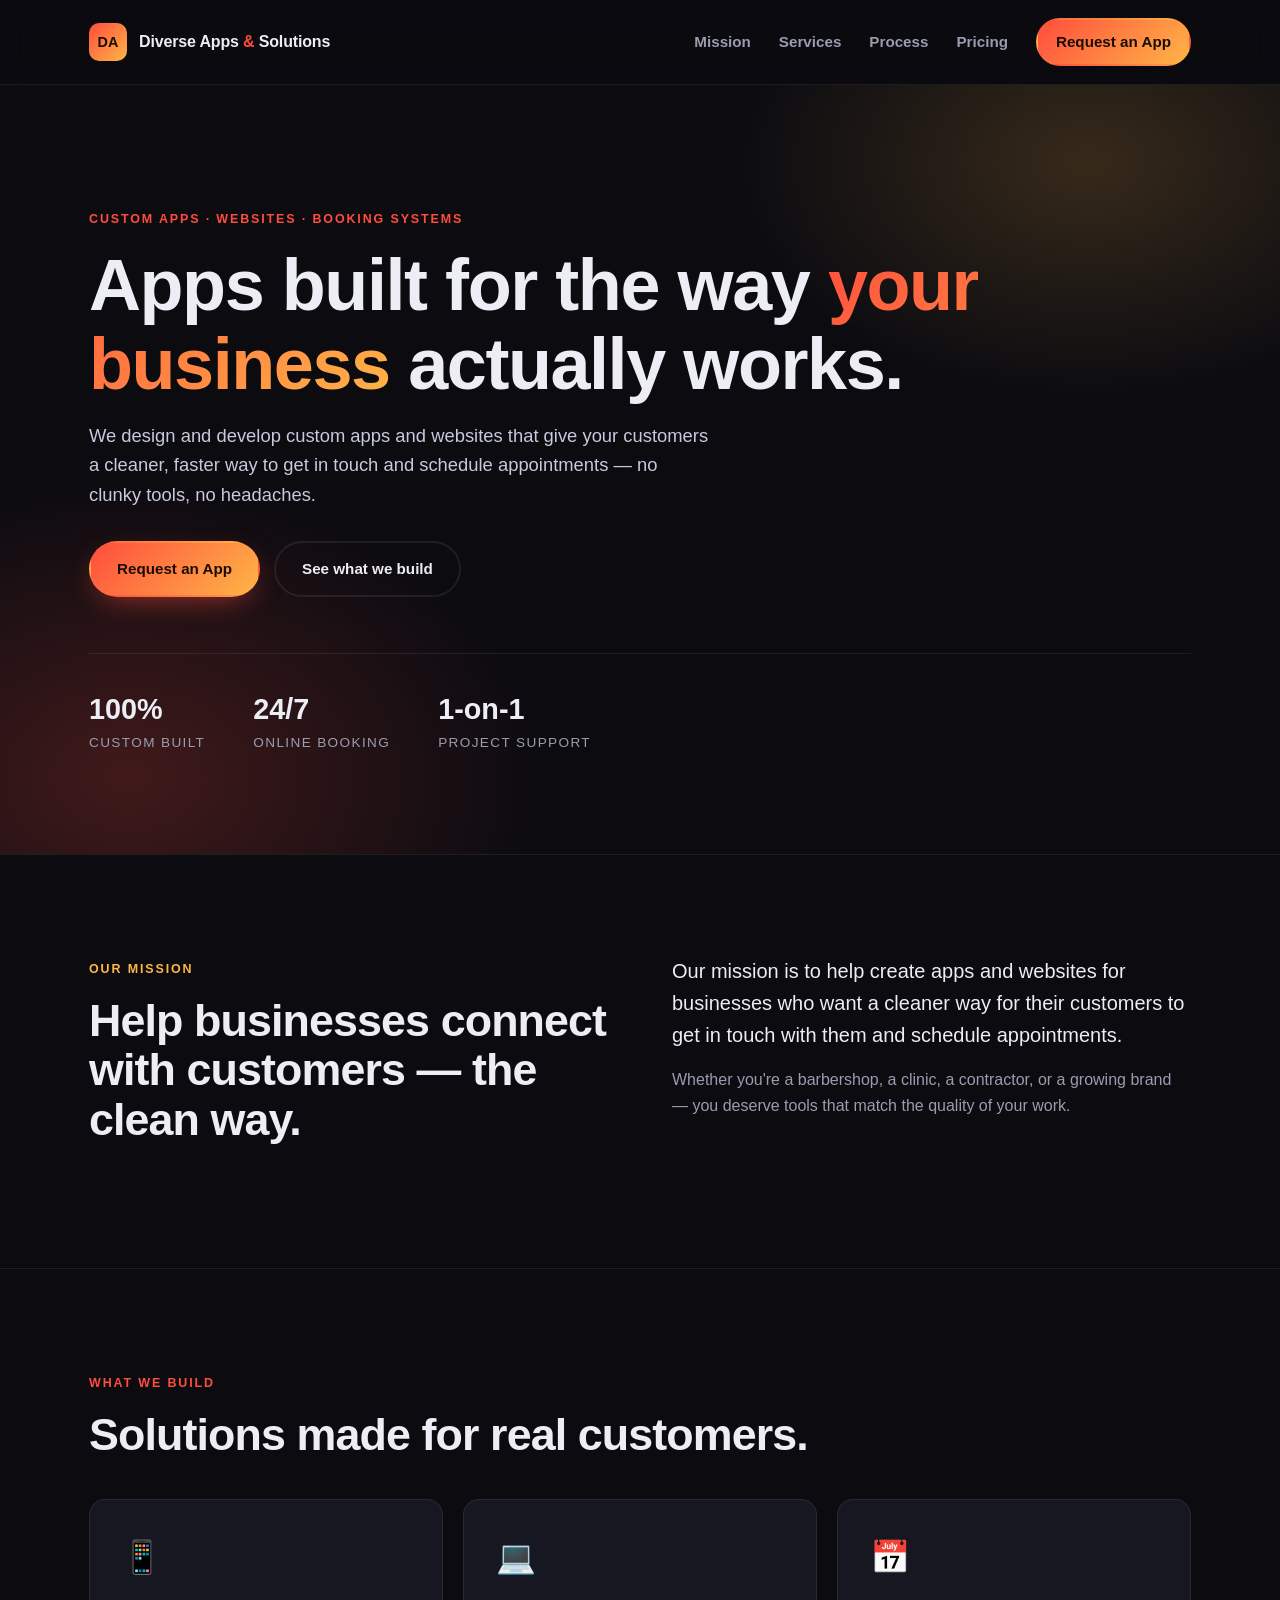
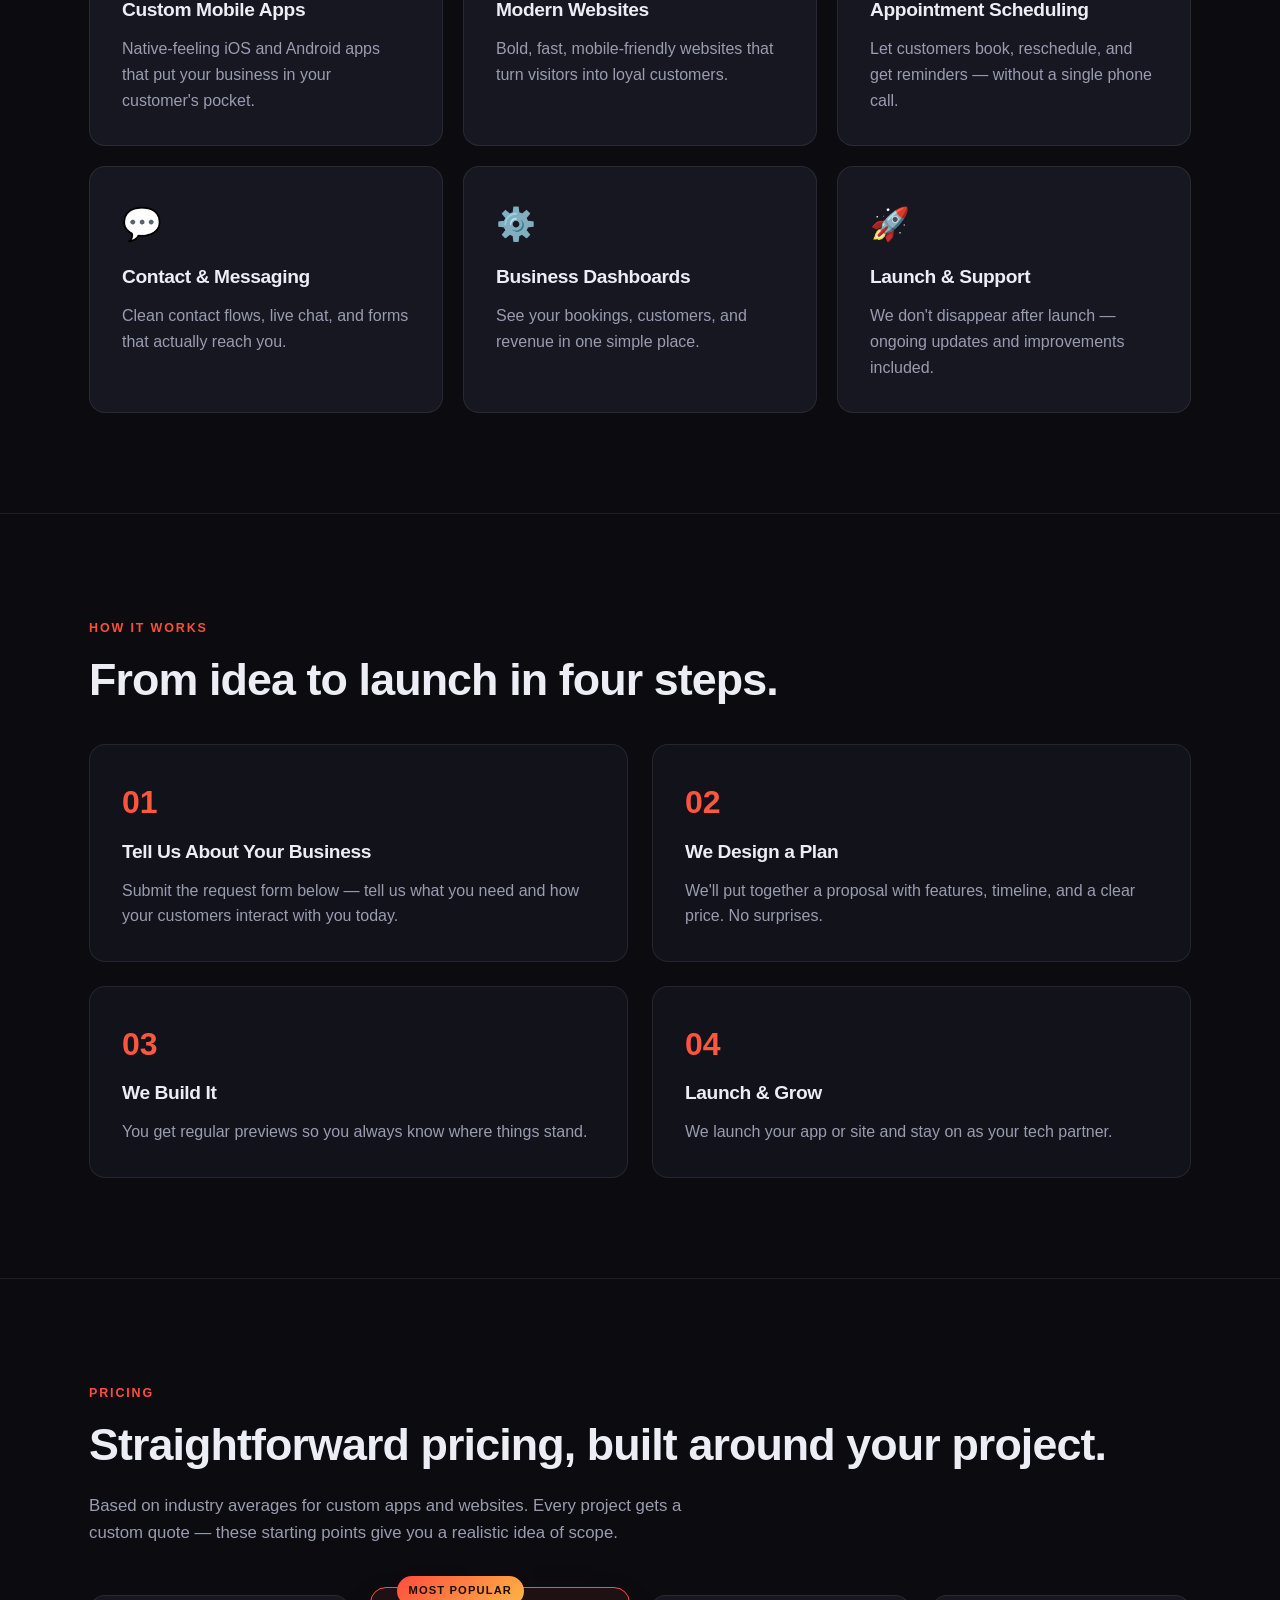
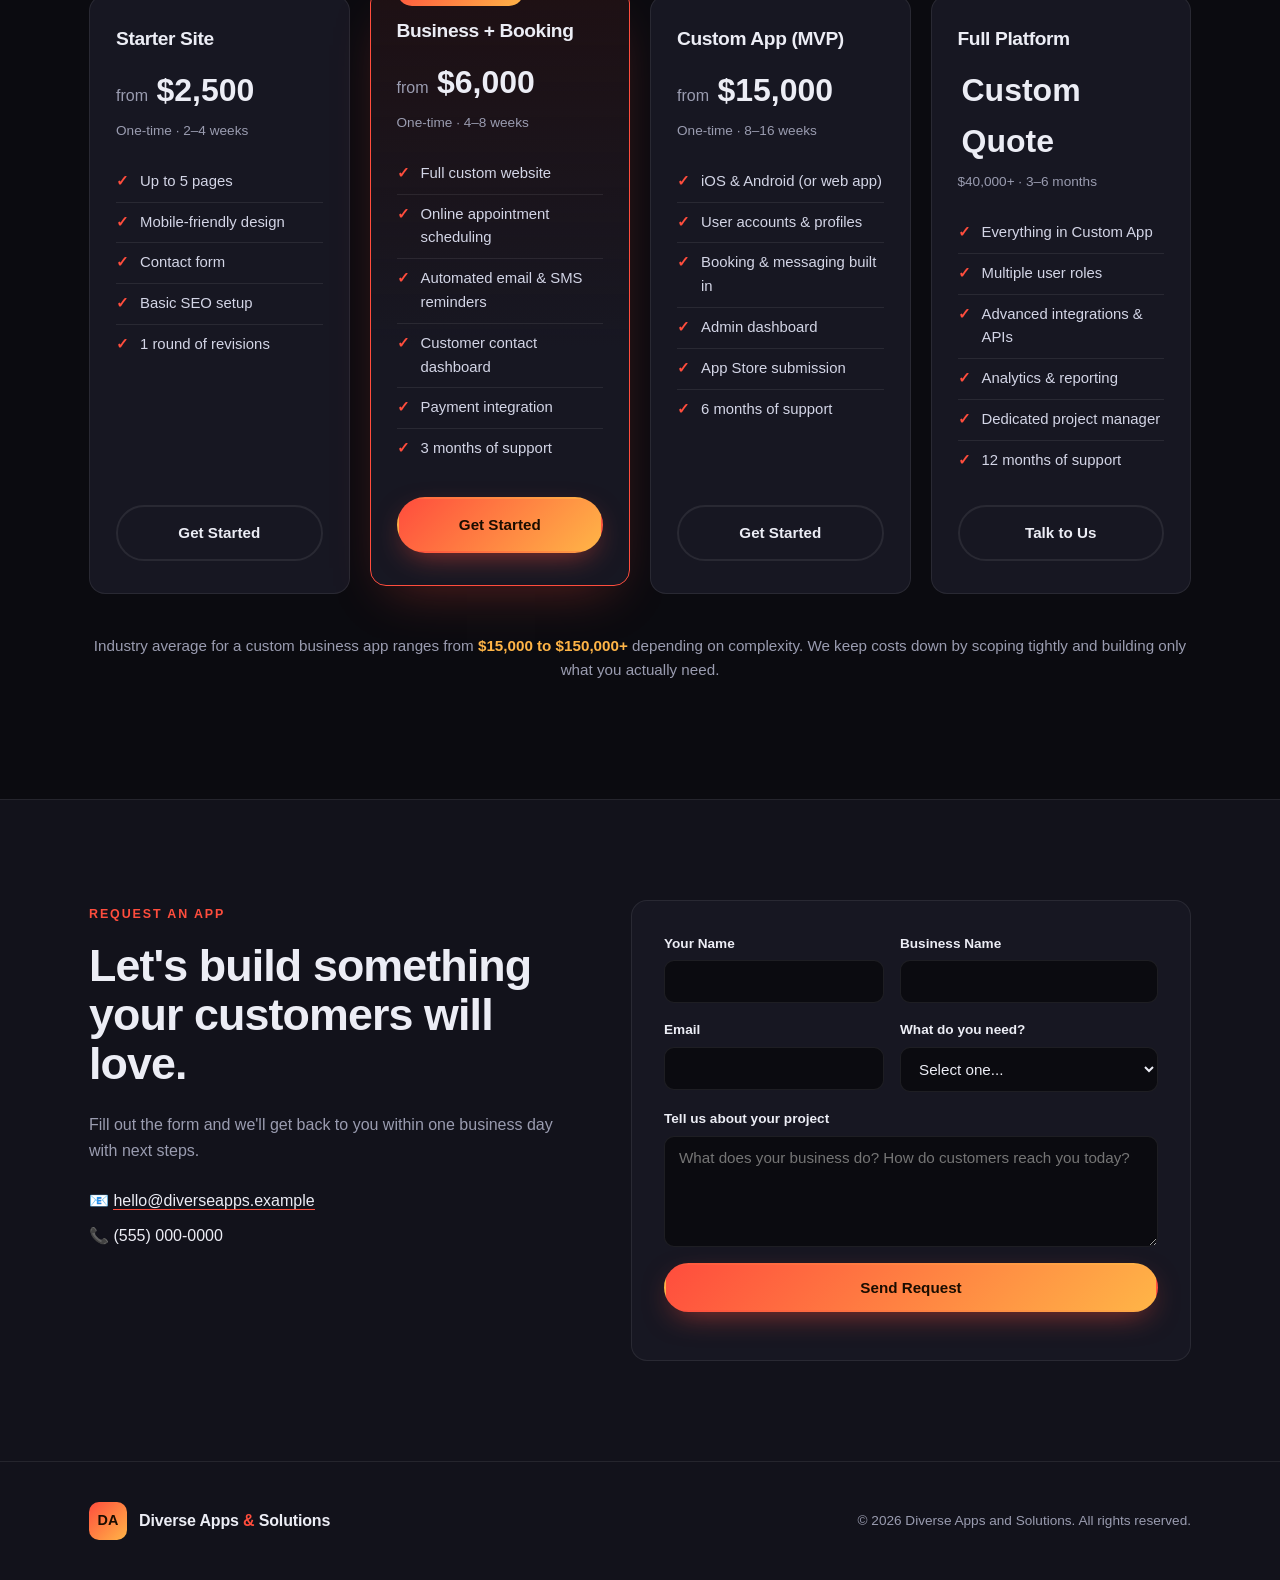
==== index.html @ dd8cd790 "Initial commit: Diverse Apps and Solutions site" ====
<!DOCTYPE html>
<html lang="en">
<head>
<meta charset="UTF-8" />
<meta name="viewport" content="width=device-width, initial-scale=1.0" />
<title>Diverse Apps and Solutions — Custom Apps & Websites for Your Business</title>
<meta name="description" content="Diverse Apps and Solutions builds custom apps and websites that give your customers a cleaner way to reach you and book appointments." />
<link rel="stylesheet" href="styles.css" />
</head>
<body>
  <header class="site-header">
    <div class="container nav">
      <a href="#top" class="logo">
        <span class="logo-mark">DA</span>
        <span class="logo-text">Diverse Apps <em>&amp;</em> Solutions</span>
      </a>
      <nav class="nav-links">
        <a href="#mission">Mission</a>
        <a href="#services">Services</a>
        <a href="#process">Process</a>
        <a href="#pricing">Pricing</a>
        <a href="#request" class="btn btn-small">Request an App</a>
      </nav>
    </div>
  </header>

  <main id="top">
    <!-- HERO -->
    <section class="hero">
      <div class="container hero-inner">
        <p class="eyebrow">Custom Apps &middot; Websites &middot; Booking Systems</p>
        <h1>Apps built for the way <span class="accent">your business</span> actually works.</h1>
        <p class="lede">We design and develop custom apps and websites that give your customers a cleaner, faster way to get in touch and schedule appointments — no clunky tools, no headaches.</p>
        <div class="hero-cta">
          <a href="#request" class="btn btn-primary">Request an App</a>
          <a href="#services" class="btn btn-ghost">See what we build</a>
        </div>
        <div class="hero-stats">
          <div><strong>100%</strong><span>Custom Built</span></div>
          <div><strong>24/7</strong><span>Online Booking</span></div>
          <div><strong>1-on-1</strong><span>Project Support</span></div>
        </div>
      </div>
      <div class="hero-bg" aria-hidden="true"></div>
    </section>

    <!-- MISSION -->
    <section id="mission" class="section mission">
      <div class="container grid-2">
        <div>
          <p class="eyebrow dark">Our Mission</p>
          <h2>Help businesses connect with customers — the clean way.</h2>
        </div>
        <div>
          <p class="big-text">Our mission is to help create apps and websites for businesses who want a cleaner way for their customers to get in touch with them and schedule appointments.</p>
          <p>Whether you're a barbershop, a clinic, a contractor, or a growing brand — you deserve tools that match the quality of your work.</p>
        </div>
      </div>
    </section>

    <!-- SERVICES -->
    <section id="services" class="section services">
      <div class="container">
        <p class="eyebrow">What We Build</p>
        <h2>Solutions made for real customers.</h2>
        <div class="card-grid">
          <article class="card">
            <div class="card-icon">📱</div>
            <h3>Custom Mobile Apps</h3>
            <p>Native-feeling iOS and Android apps that put your business in your customer's pocket.</p>
          </article>
          <article class="card">
            <div class="card-icon">💻</div>
            <h3>Modern Websites</h3>
            <p>Bold, fast, mobile-friendly websites that turn visitors into loyal customers.</p>
          </article>
          <article class="card">
            <div class="card-icon">📅</div>
            <h3>Appointment Scheduling</h3>
            <p>Let customers book, reschedule, and get reminders — without a single phone call.</p>
          </article>
          <article class="card">
            <div class="card-icon">💬</div>
            <h3>Contact &amp; Messaging</h3>
            <p>Clean contact flows, live chat, and forms that actually reach you.</p>
          </article>
          <article class="card">
            <div class="card-icon">⚙️</div>
            <h3>Business Dashboards</h3>
            <p>See your bookings, customers, and revenue in one simple place.</p>
          </article>
          <article class="card">
            <div class="card-icon">🚀</div>
            <h3>Launch &amp; Support</h3>
            <p>We don't disappear after launch — ongoing updates and improvements included.</p>
          </article>
        </div>
      </div>
    </section>

    <!-- PROCESS -->
    <section id="process" class="section process">
      <div class="container">
        <p class="eyebrow">How It Works</p>
        <h2>From idea to launch in four steps.</h2>
        <ol class="steps">
          <li>
            <span class="step-num">01</span>
            <h3>Tell Us About Your Business</h3>
            <p>Submit the request form below — tell us what you need and how your customers interact with you today.</p>
          </li>
          <li>
            <span class="step-num">02</span>
            <h3>We Design a Plan</h3>
            <p>We'll put together a proposal with features, timeline, and a clear price. No surprises.</p>
          </li>
          <li>
            <span class="step-num">03</span>
            <h3>We Build It</h3>
            <p>You get regular previews so you always know where things stand.</p>
          </li>
          <li>
            <span class="step-num">04</span>
            <h3>Launch &amp; Grow</h3>
            <p>We launch your app or site and stay on as your tech partner.</p>
          </li>
        </ol>
      </div>
    </section>

    <!-- PRICING -->
    <section id="pricing" class="section pricing">
      <div class="container">
        <p class="eyebrow">Pricing</p>
        <h2>Straightforward pricing, built around your project.</h2>
        <p class="section-lede">Based on industry averages for custom apps and websites. Every project gets a custom quote — these starting points give you a realistic idea of scope.</p>

        <div class="price-grid">
          <article class="price-card">
            <h3>Starter Site</h3>
            <p class="price-tag">from <strong>$2,500</strong></p>
            <p class="price-sub">One-time &middot; 2–4 weeks</p>
            <ul class="price-list">
              <li>Up to 5 pages</li>
              <li>Mobile-friendly design</li>
              <li>Contact form</li>
              <li>Basic SEO setup</li>
              <li>1 round of revisions</li>
            </ul>
            <a href="#request" class="btn btn-ghost full-width">Get Started</a>
          </article>

          <article class="price-card featured">
            <span class="badge">Most Popular</span>
            <h3>Business + Booking</h3>
            <p class="price-tag">from <strong>$6,000</strong></p>
            <p class="price-sub">One-time &middot; 4–8 weeks</p>
            <ul class="price-list">
              <li>Full custom website</li>
              <li>Online appointment scheduling</li>
              <li>Automated email &amp; SMS reminders</li>
              <li>Customer contact dashboard</li>
              <li>Payment integration</li>
              <li>3 months of support</li>
            </ul>
            <a href="#request" class="btn btn-primary full-width">Get Started</a>
          </article>

          <article class="price-card">
            <h3>Custom App (MVP)</h3>
            <p class="price-tag">from <strong>$15,000</strong></p>
            <p class="price-sub">One-time &middot; 8–16 weeks</p>
            <ul class="price-list">
              <li>iOS &amp; Android (or web app)</li>
              <li>User accounts &amp; profiles</li>
              <li>Booking &amp; messaging built in</li>
              <li>Admin dashboard</li>
              <li>App Store submission</li>
              <li>6 months of support</li>
            </ul>
            <a href="#request" class="btn btn-ghost full-width">Get Started</a>
          </article>

          <article class="price-card">
            <h3>Full Platform</h3>
            <p class="price-tag"><strong>Custom Quote</strong></p>
            <p class="price-sub">$40,000+ &middot; 3–6 months</p>
            <ul class="price-list">
              <li>Everything in Custom App</li>
              <li>Multiple user roles</li>
              <li>Advanced integrations &amp; APIs</li>
              <li>Analytics &amp; reporting</li>
              <li>Dedicated project manager</li>
              <li>12 months of support</li>
            </ul>
            <a href="#request" class="btn btn-ghost full-width">Talk to Us</a>
          </article>
        </div>

        <p class="pricing-note">Industry average for a custom business app ranges from <strong>$15,000 to $150,000+</strong> depending on complexity. We keep costs down by scoping tightly and building only what you actually need.</p>
      </div>
    </section>

    <!-- REQUEST FORM -->
    <section id="request" class="section request">
      <div class="container grid-2">
        <div>
          <p class="eyebrow">Request an App</p>
          <h2>Let's build something your customers will love.</h2>
          <p>Fill out the form and we'll get back to you within one business day with next steps.</p>
          <ul class="contact-list">
            <li>📧 <a href="mailto:hello@diverseapps.example">hello@diverseapps.example</a></li>
            <li>📞 (555) 000-0000</li>
          </ul>
        </div>
        <form class="request-form" onsubmit="handleSubmit(event)">
          <label>
            <span>Your Name</span>
            <input type="text" name="name" required />
          </label>
          <label>
            <span>Business Name</span>
            <input type="text" name="business" required />
          </label>
          <label>
            <span>Email</span>
            <input type="email" name="email" required />
          </label>
          <label>
            <span>What do you need?</span>
            <select name="type" required>
              <option value="">Select one...</option>
              <option>Mobile App</option>
              <option>Website</option>
              <option>Booking / Appointment System</option>
              <option>Something else</option>
            </select>
          </label>
          <label class="full">
            <span>Tell us about your project</span>
            <textarea name="details" rows="5" required placeholder="What does your business do? How do customers reach you today?"></textarea>
          </label>
          <button type="submit" class="btn btn-primary full">Send Request</button>
          <p class="form-note" id="formNote"></p>
        </form>
      </div>
    </section>
  </main>

  <footer class="site-footer">
    <div class="container footer-inner">
      <div class="logo">
        <span class="logo-mark">DA</span>
        <span class="logo-text">Diverse Apps <em>&amp;</em> Solutions</span>
      </div>
      <p>&copy; <span id="year"></span> Diverse Apps and Solutions. All rights reserved.</p>
    </div>
  </footer>

  <script src="script.js"></script>
</body>
</html>
---- styles.css ----
/* ---------- Base ---------- */
:root {
  --bg: #0b0b10;
  --bg-2: #12121b;
  --surface: #171722;
  --text: #ecedf5;
  --muted: #9a9cb0;
  --accent: #ff4d3d;
  --accent-2: #ffb547;
  --gradient: linear-gradient(135deg, #ff4d3d 0%, #ffb547 100%);
  --border: rgba(255, 255, 255, 0.08);
  --radius: 16px;
  --max: 1150px;
}

* { box-sizing: border-box; }
html { scroll-behavior: smooth; }
body {
  margin: 0;
  font-family: -apple-system, BlinkMacSystemFont, "Inter", "Segoe UI", Roboto, sans-serif;
  background: var(--bg);
  color: var(--text);
  line-height: 1.6;
  -webkit-font-smoothing: antialiased;
}
img { max-width: 100%; display: block; }
a { color: inherit; text-decoration: none; }

.container {
  max-width: var(--max);
  margin: 0 auto;
  padding: 0 24px;
}

/* ---------- Typography ---------- */
h1, h2, h3 {
  font-weight: 800;
  letter-spacing: -0.02em;
  line-height: 1.1;
  margin: 0 0 16px;
}
h1 { font-size: clamp(2.4rem, 6vw, 4.5rem); }
h2 { font-size: clamp(1.8rem, 4vw, 2.8rem); margin-bottom: 24px; }
h3 { font-size: 1.2rem; }
p  { margin: 0 0 16px; color: var(--muted); }
.accent { background: var(--gradient); -webkit-background-clip: text; background-clip: text; color: transparent; }

.eyebrow {
  display: inline-block;
  text-transform: uppercase;
  letter-spacing: 0.15em;
  font-size: 0.78rem;
  font-weight: 700;
  color: var(--accent);
  margin: 0 0 16px;
}
.eyebrow.dark { color: var(--accent-2); }
.lede { font-size: 1.15rem; color: #c7c9dc; max-width: 620px; }
.big-text { font-size: 1.25rem; color: var(--text); }

/* ---------- Buttons ---------- */
.btn {
  display: inline-block;
  padding: 14px 26px;
  border-radius: 999px;
  font-weight: 700;
  font-size: 0.95rem;
  border: 2px solid transparent;
  cursor: pointer;
  transition: transform 0.15s ease, box-shadow 0.15s ease, background 0.2s ease;
}
.btn-primary {
  background: var(--gradient);
  color: #1a0d00;
  box-shadow: 0 10px 30px -10px rgba(255, 77, 61, 0.6);
}
.btn-primary:hover { transform: translateY(-2px); }
.btn-ghost {
  border-color: var(--border);
  color: var(--text);
}
.btn-ghost:hover { border-color: var(--accent); color: var(--accent); }
.btn-small { padding: 10px 18px; font-size: 0.85rem; background: var(--gradient); color: #1a0d00; }

/* ---------- Header ---------- */
.site-header {
  position: sticky;
  top: 0;
  z-index: 50;
  backdrop-filter: blur(14px);
  background: rgba(11, 11, 16, 0.72);
  border-bottom: 1px solid var(--border);
}
.nav {
  display: flex;
  align-items: center;
  justify-content: space-between;
  padding: 18px 24px;
}
.logo { display: flex; align-items: center; gap: 12px; font-weight: 800; }
.logo-mark {
  display: inline-grid;
  place-items: center;
  width: 38px; height: 38px;
  border-radius: 10px;
  background: var(--gradient);
  color: #1a0d00;
  font-weight: 900;
  font-size: 0.9rem;
}
.logo-text { font-size: 1rem; letter-spacing: -0.01em; }
.logo-text em { font-style: normal; color: var(--accent); }
.nav-links { display: flex; align-items: center; gap: 28px; }
.nav-links a { color: var(--muted); font-weight: 600; font-size: 0.95rem; }
.nav-links a:hover { color: var(--text); }
.nav-links a.btn-small { color: #1a0d00; }

/* ---------- Hero ---------- */
.hero {
  position: relative;
  padding: 120px 0 100px;
  overflow: hidden;
}
.hero-bg {
  position: absolute;
  inset: 0;
  background:
    radial-gradient(600px 400px at 85% 10%, rgba(255, 181, 71, 0.18), transparent 60%),
    radial-gradient(700px 500px at 10% 90%, rgba(255, 77, 61, 0.22), transparent 60%);
  z-index: 0;
}
.hero-inner { position: relative; z-index: 1; }
.hero-cta { display: flex; flex-wrap: wrap; gap: 14px; margin: 32px 0 56px; }
.hero-stats {
  display: flex;
  gap: 48px;
  flex-wrap: wrap;
  padding-top: 32px;
  border-top: 1px solid var(--border);
}
.hero-stats div { display: flex; flex-direction: column; }
.hero-stats strong { font-size: 1.8rem; font-weight: 800; }
.hero-stats span { color: var(--muted); font-size: 0.85rem; text-transform: uppercase; letter-spacing: 0.1em; }

/* ---------- Sections ---------- */
.section { padding: 100px 0; border-top: 1px solid var(--border); }
.grid-2 {
  display: grid;
  grid-template-columns: 1fr 1fr;
  gap: 64px;
  align-items: start;
}

/* ---------- Services ---------- */
.card-grid {
  display: grid;
  grid-template-columns: repeat(3, 1fr);
  gap: 20px;
  margin-top: 40px;
}
.card {
  background: var(--surface);
  padding: 32px;
  border-radius: var(--radius);
  border: 1px solid var(--border);
  transition: transform 0.2s ease, border-color 0.2s ease;
}
.card:hover { transform: translateY(-4px); border-color: var(--accent); }
.card-icon { font-size: 2rem; margin-bottom: 16px; }
.card p { margin-bottom: 0; }

/* ---------- Process ---------- */
.steps {
  list-style: none;
  padding: 0;
  margin: 40px 0 0;
  display: grid;
  grid-template-columns: repeat(2, 1fr);
  gap: 24px;
}
.steps li {
  background: var(--bg-2);
  padding: 32px;
  border-radius: var(--radius);
  border: 1px solid var(--border);
}
.step-num {
  display: block;
  font-size: 2rem;
  font-weight: 900;
  background: var(--gradient);
  -webkit-background-clip: text;
  background-clip: text;
  color: transparent;
  margin-bottom: 12px;
}
.steps p { margin-bottom: 0; }

/* ---------- Pricing ---------- */
.section-lede { max-width: 640px; margin-bottom: 48px; font-size: 1.05rem; }
.price-grid {
  display: grid;
  grid-template-columns: repeat(4, 1fr);
  gap: 20px;
  margin-top: 20px;
}
.price-card {
  position: relative;
  background: var(--surface);
  border: 1px solid var(--border);
  border-radius: var(--radius);
  padding: 32px 26px;
  display: flex;
  flex-direction: column;
}
.price-card.featured {
  border-color: var(--accent);
  background: linear-gradient(180deg, rgba(255, 77, 61, 0.08), var(--surface) 60%);
  transform: translateY(-8px);
  box-shadow: 0 20px 50px -20px rgba(255, 77, 61, 0.35);
}
.badge {
  position: absolute;
  top: -12px;
  left: 26px;
  background: var(--gradient);
  color: #1a0d00;
  font-size: 0.7rem;
  font-weight: 800;
  padding: 6px 12px;
  border-radius: 999px;
  text-transform: uppercase;
  letter-spacing: 0.1em;
}
.price-tag { margin: 0 0 4px; font-size: 1rem; color: var(--muted); }
.price-tag strong {
  display: inline-block;
  font-size: 2rem;
  color: var(--text);
  font-weight: 800;
  margin-left: 4px;
}
.price-sub { font-size: 0.85rem; color: var(--muted); margin-bottom: 20px; }
.price-list {
  list-style: none;
  padding: 0;
  margin: 0 0 24px;
  flex: 1;
}
.price-list li {
  padding: 8px 0 8px 24px;
  position: relative;
  color: #d3d5e6;
  font-size: 0.93rem;
  border-bottom: 1px solid var(--border);
}
.price-list li:last-child { border-bottom: none; }
.price-list li::before {
  content: "✓";
  position: absolute;
  left: 0;
  color: var(--accent);
  font-weight: 800;
}
.full-width { width: 100%; text-align: center; }
.pricing-note {
  margin-top: 40px;
  text-align: center;
  font-size: 0.95rem;
  color: var(--muted);
}
.pricing-note strong { color: var(--accent-2); }

/* ---------- Request Form ---------- */
.request { background: var(--bg-2); }
.contact-list { list-style: none; padding: 0; margin-top: 24px; color: var(--text); }
.contact-list li { margin-bottom: 10px; }
.contact-list a { border-bottom: 1px solid var(--accent); }

.request-form {
  display: grid;
  grid-template-columns: 1fr 1fr;
  gap: 16px;
  background: var(--surface);
  padding: 32px;
  border-radius: var(--radius);
  border: 1px solid var(--border);
}
.request-form label { display: flex; flex-direction: column; gap: 6px; font-size: 0.85rem; font-weight: 600; }
.request-form .full { grid-column: 1 / -1; }
.request-form input,
.request-form select,
.request-form textarea {
  background: var(--bg);
  color: var(--text);
  border: 1px solid var(--border);
  border-radius: 10px;
  padding: 12px 14px;
  font-family: inherit;
  font-size: 0.95rem;
  resize: vertical;
}
.request-form input:focus,
.request-form select:focus,
.request-form textarea:focus {
  outline: none;
  border-color: var(--accent);
}
.form-note { grid-column: 1 / -1; margin: 0; font-size: 0.9rem; color: var(--accent-2); }

/* ---------- Footer ---------- */
.site-footer {
  padding: 40px 0;
  border-top: 1px solid var(--border);
  background: var(--bg-2);
}
.footer-inner {
  display: flex;
  justify-content: space-between;
  align-items: center;
  flex-wrap: wrap;
  gap: 16px;
}
.site-footer p { margin: 0; font-size: 0.85rem; }

/* ---------- Responsive ---------- */
@media (max-width: 860px) {
  .nav-links a:not(.btn-small) { display: none; }
  .grid-2 { grid-template-columns: 1fr; gap: 32px; }
  .card-grid { grid-template-columns: 1fr; }
  .steps { grid-template-columns: 1fr; }
  .request-form { grid-template-columns: 1fr; }
  .price-grid { grid-template-columns: 1fr; }
  .price-card.featured { transform: none; }
  .hero { padding: 80px 0 60px; }
  .section { padding: 70px 0; }
}
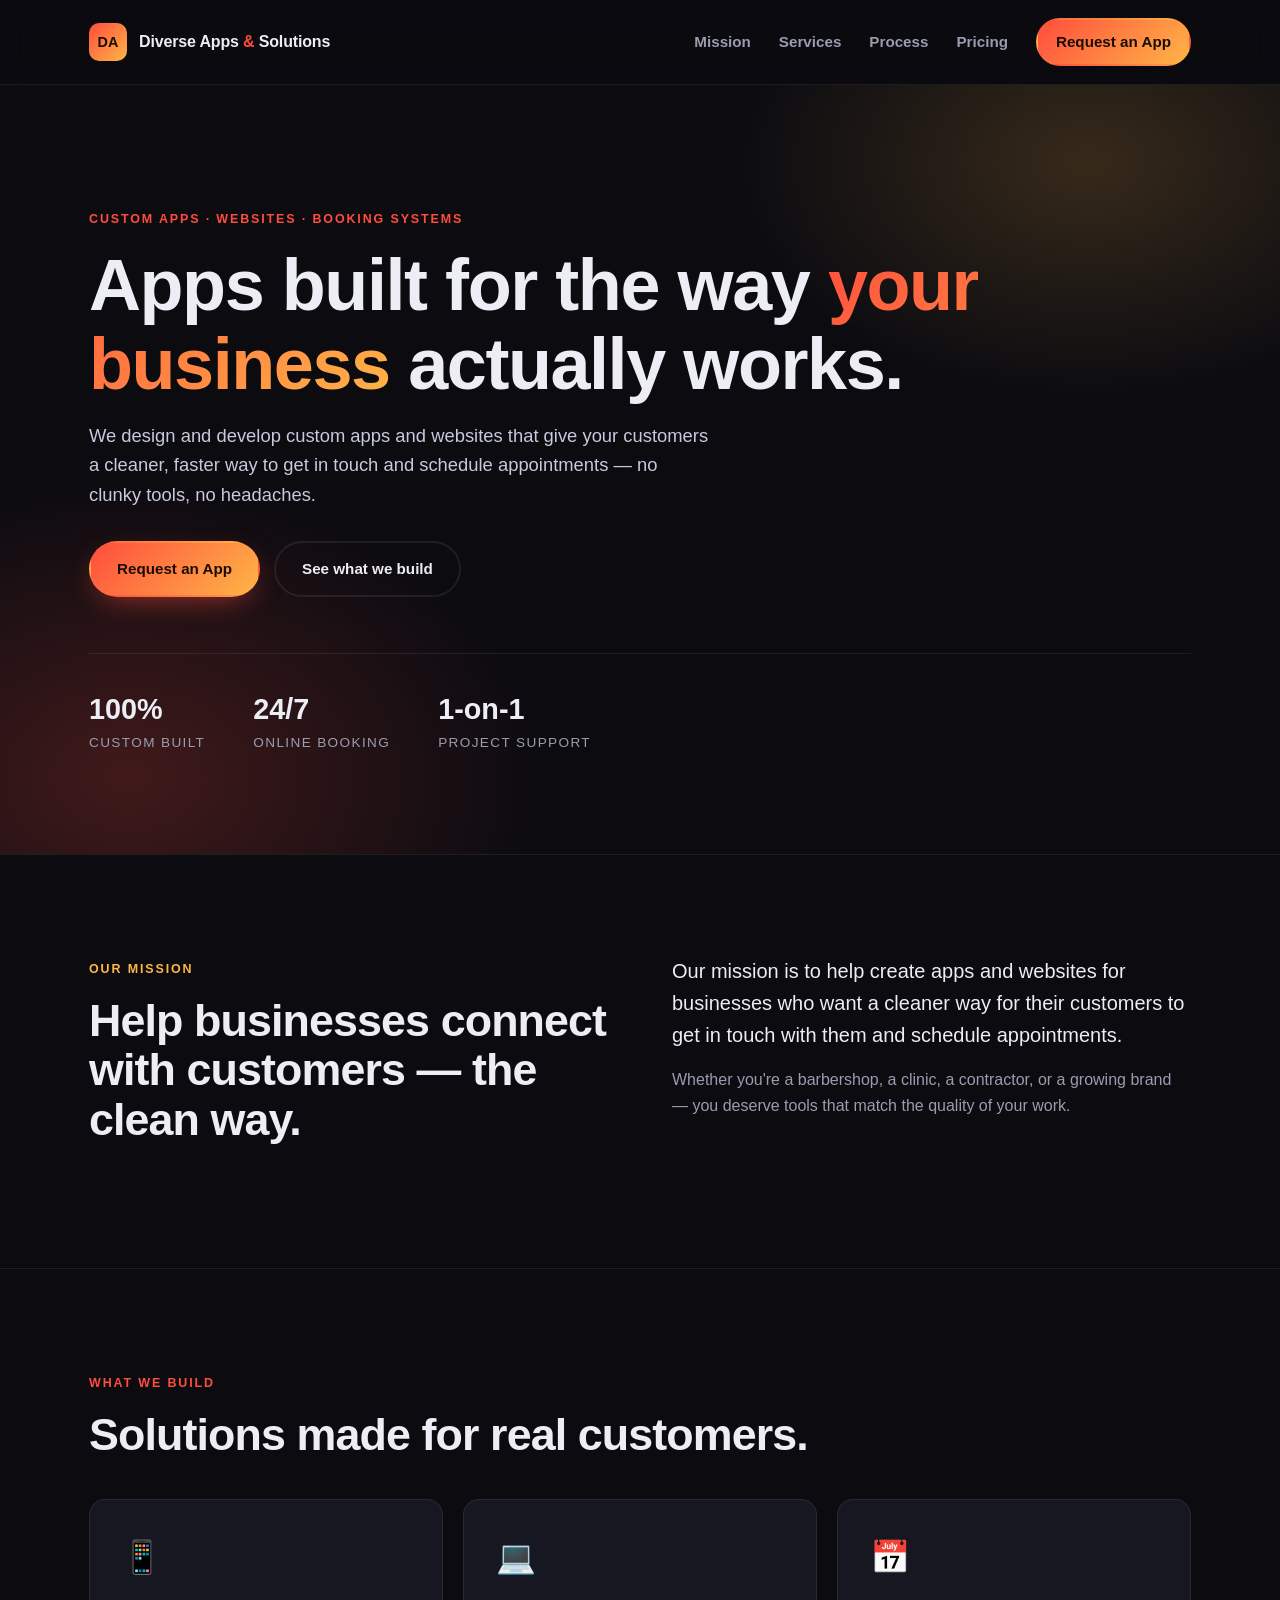
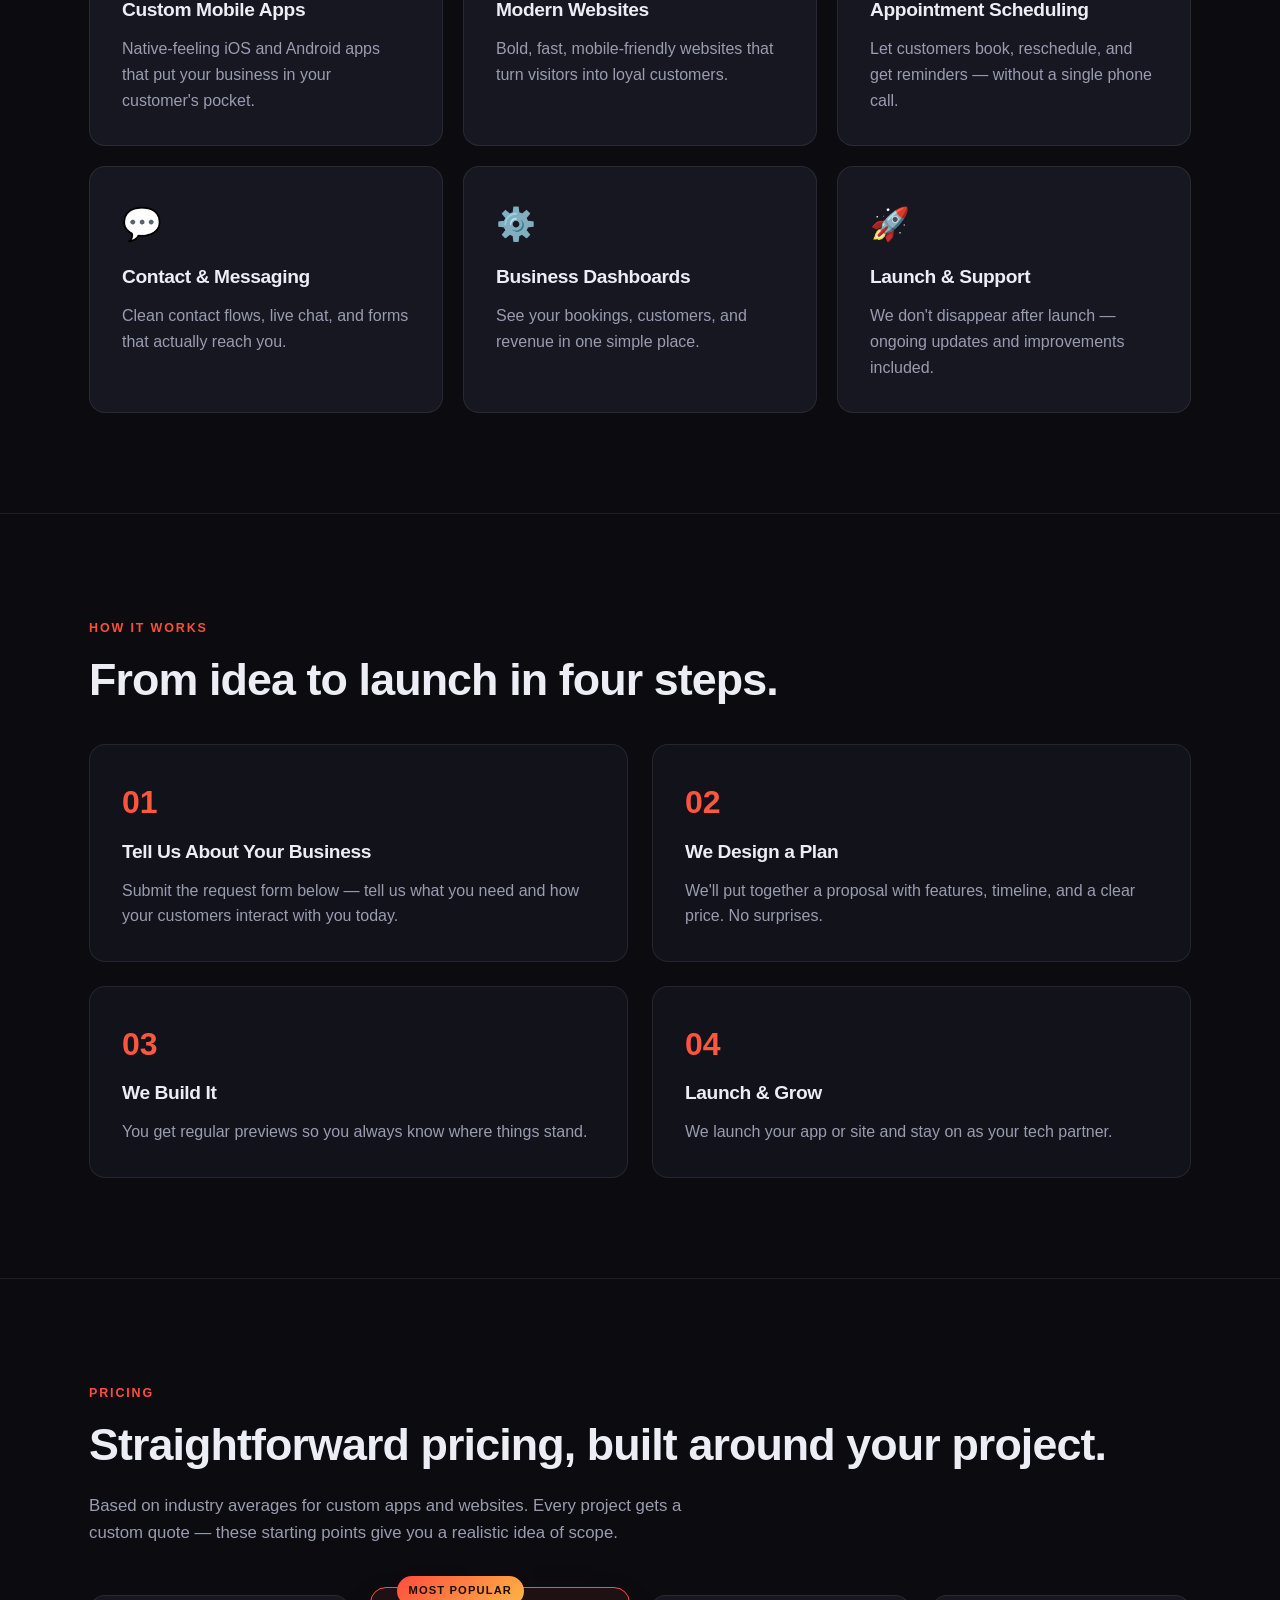
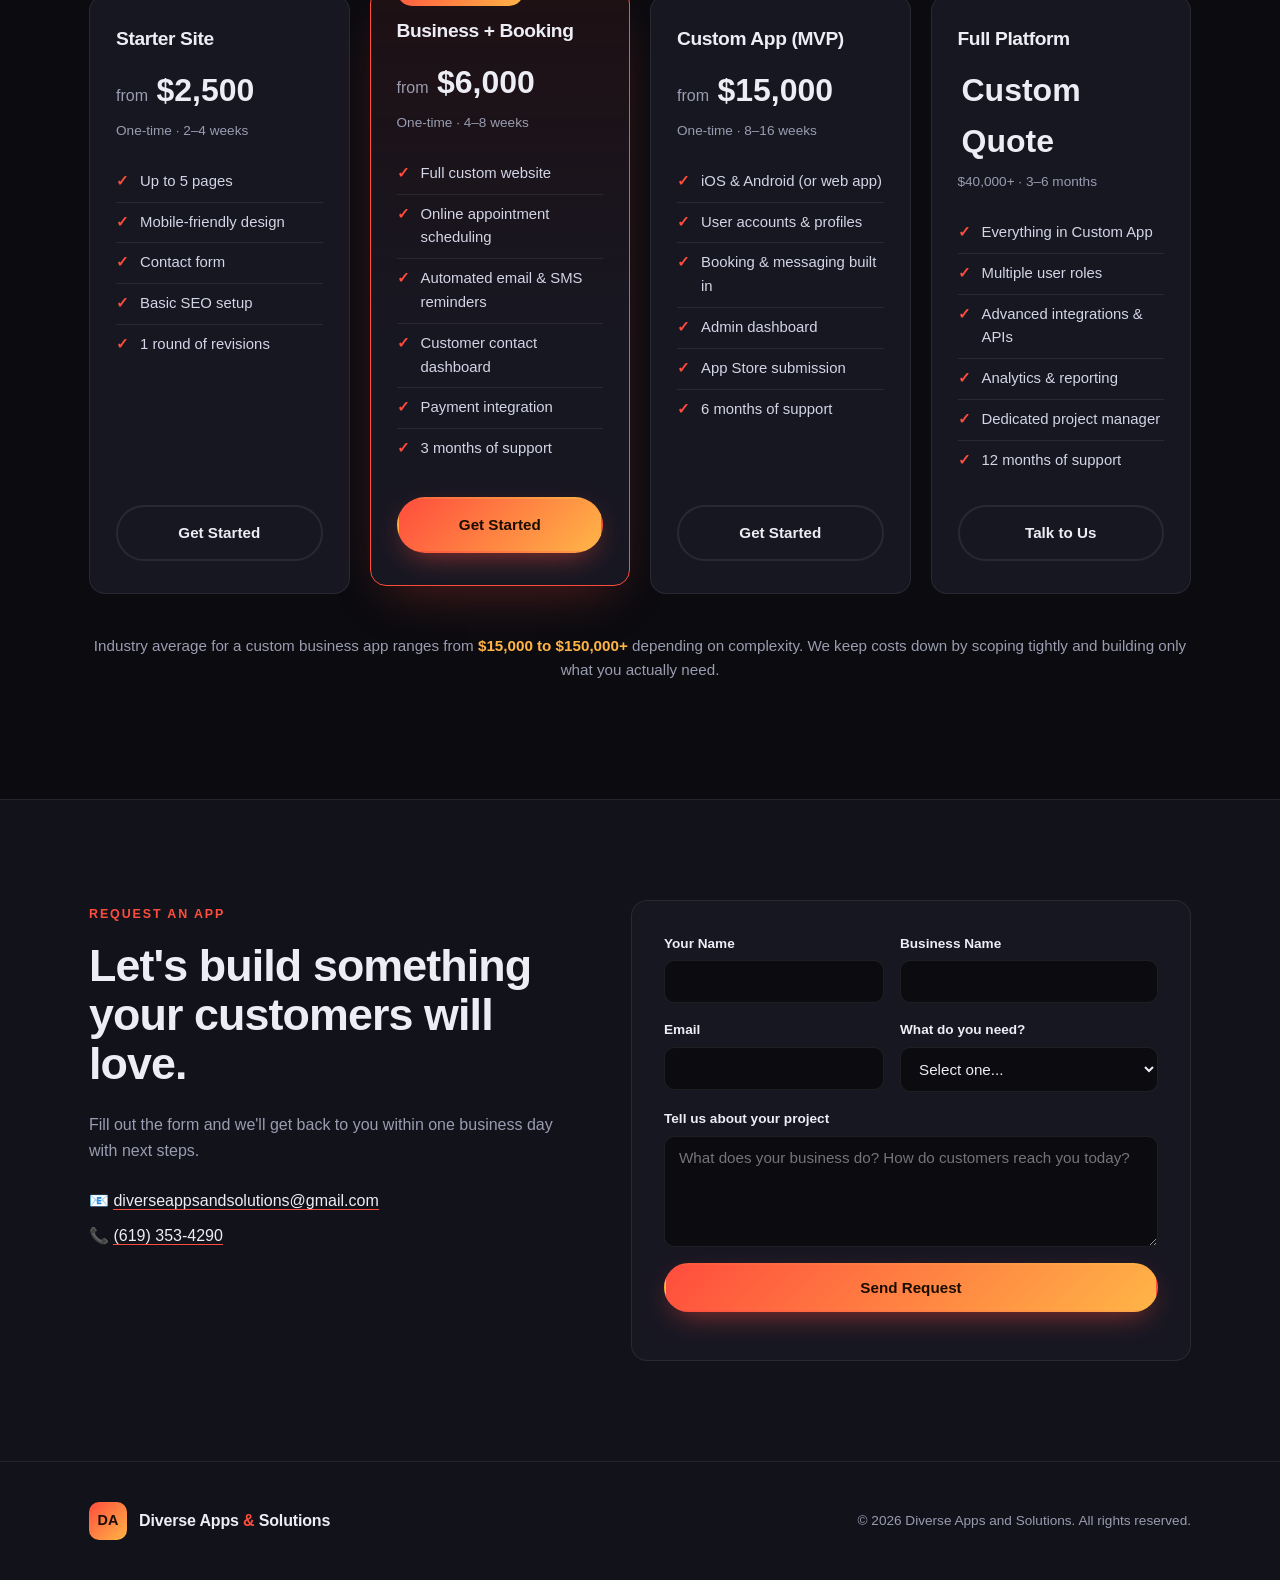
==== commit 9adfb370: "Update contact info: real email and phone" ====
--- a/index.html
+++ b/index.html
@@ -209,8 +209,8 @@
           <h2>Let's build something your customers will love.</h2>
           <p>Fill out the form and we'll get back to you within one business day with next steps.</p>
           <ul class="contact-list">
-            <li>📧 <a href="mailto:hello@diverseapps.example">hello@diverseapps.example</a></li>
-            <li>📞 (555) 000-0000</li>
+            <li>📧 <a href="mailto:diverseappsandsolutions@gmail.com">diverseappsandsolutions@gmail.com</a></li>
+            <li>📞 <a href="tel:+16193534290">(619) 353-4290</a></li>
           </ul>
         </div>
         <form class="request-form" onsubmit="handleSubmit(event)">
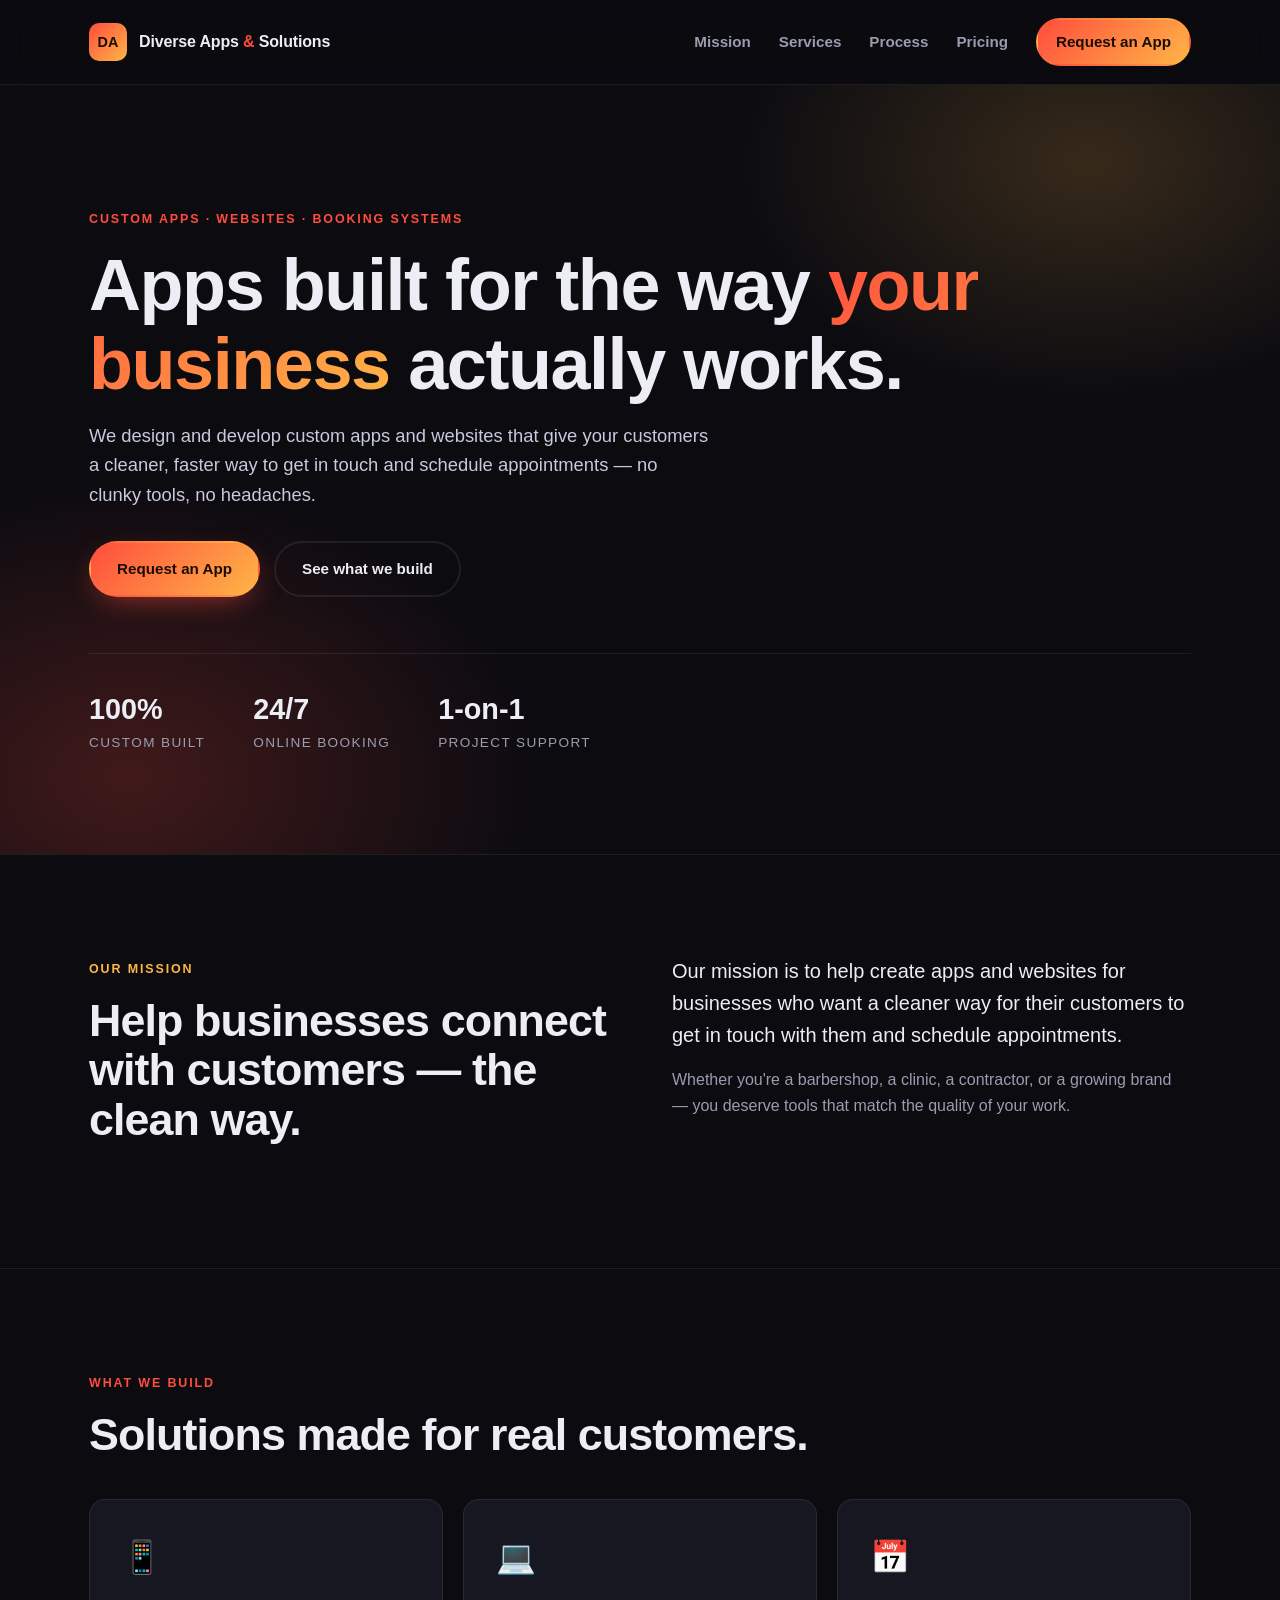
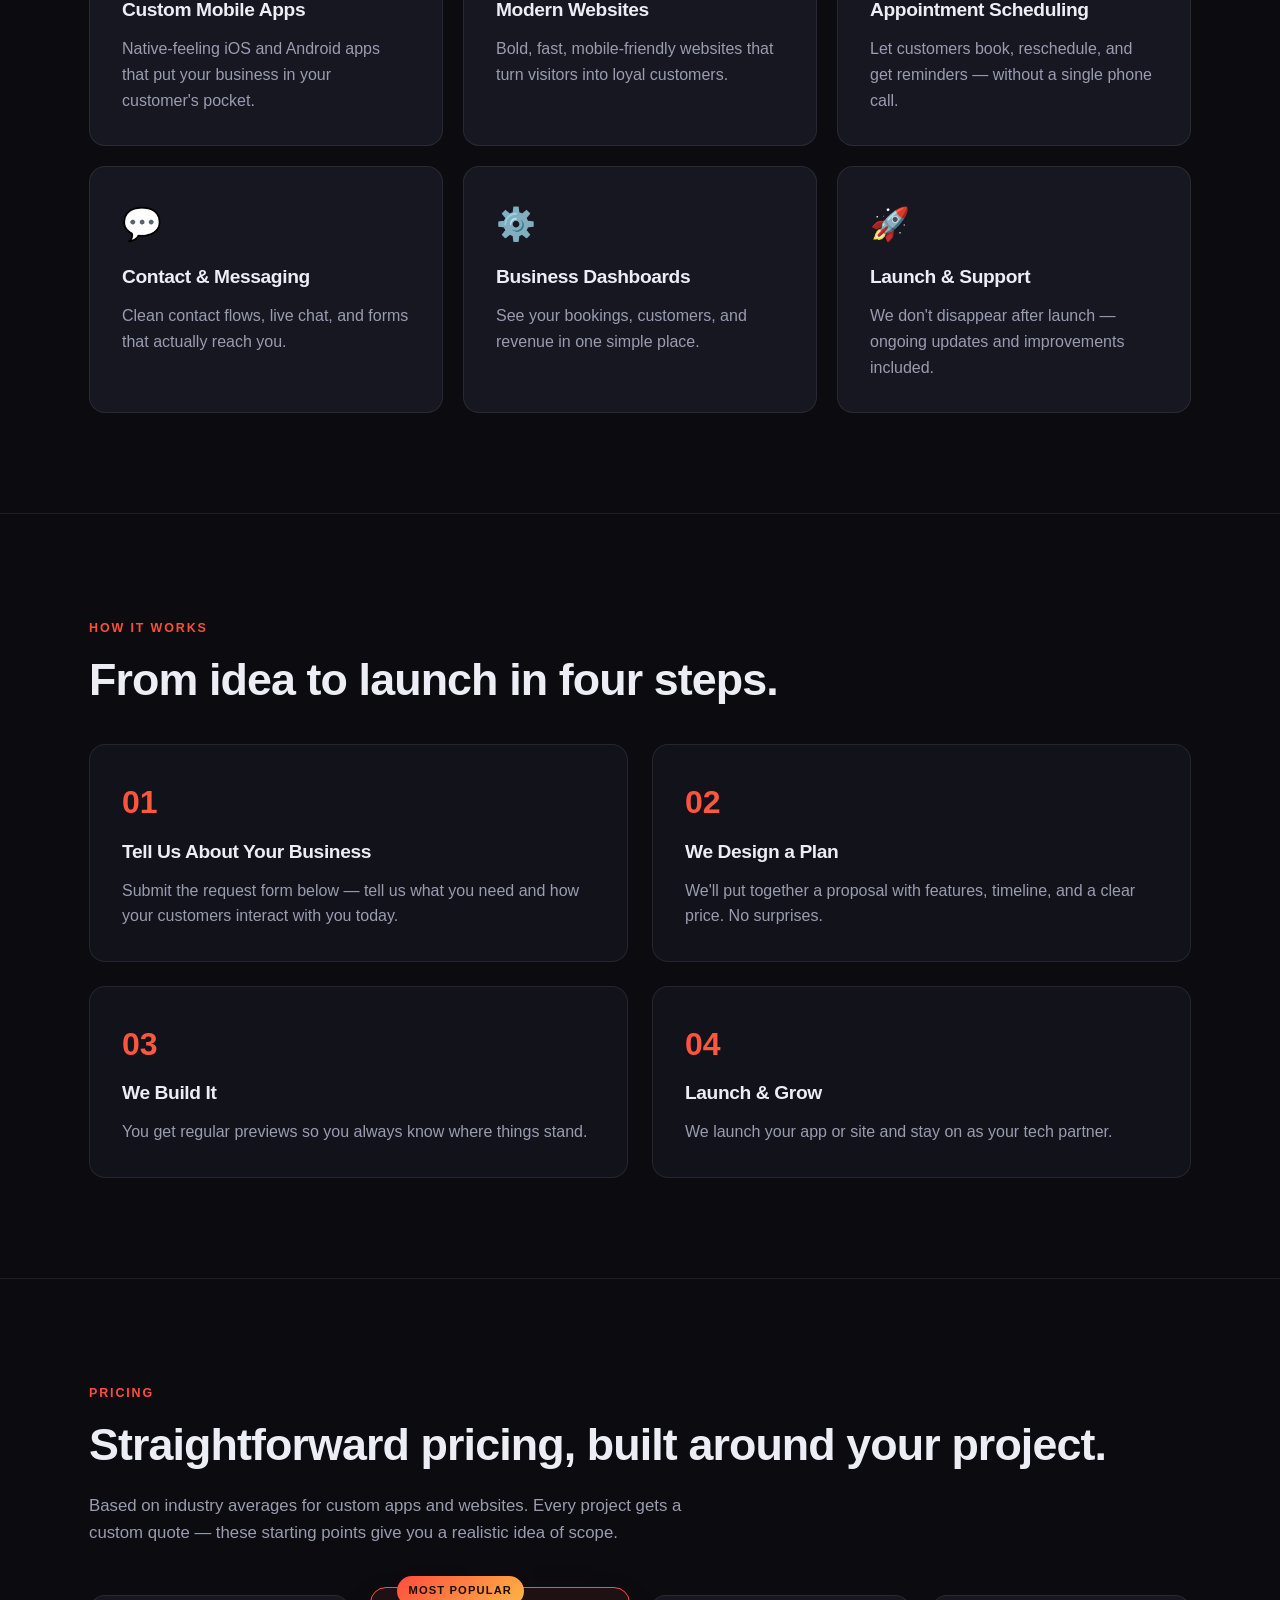
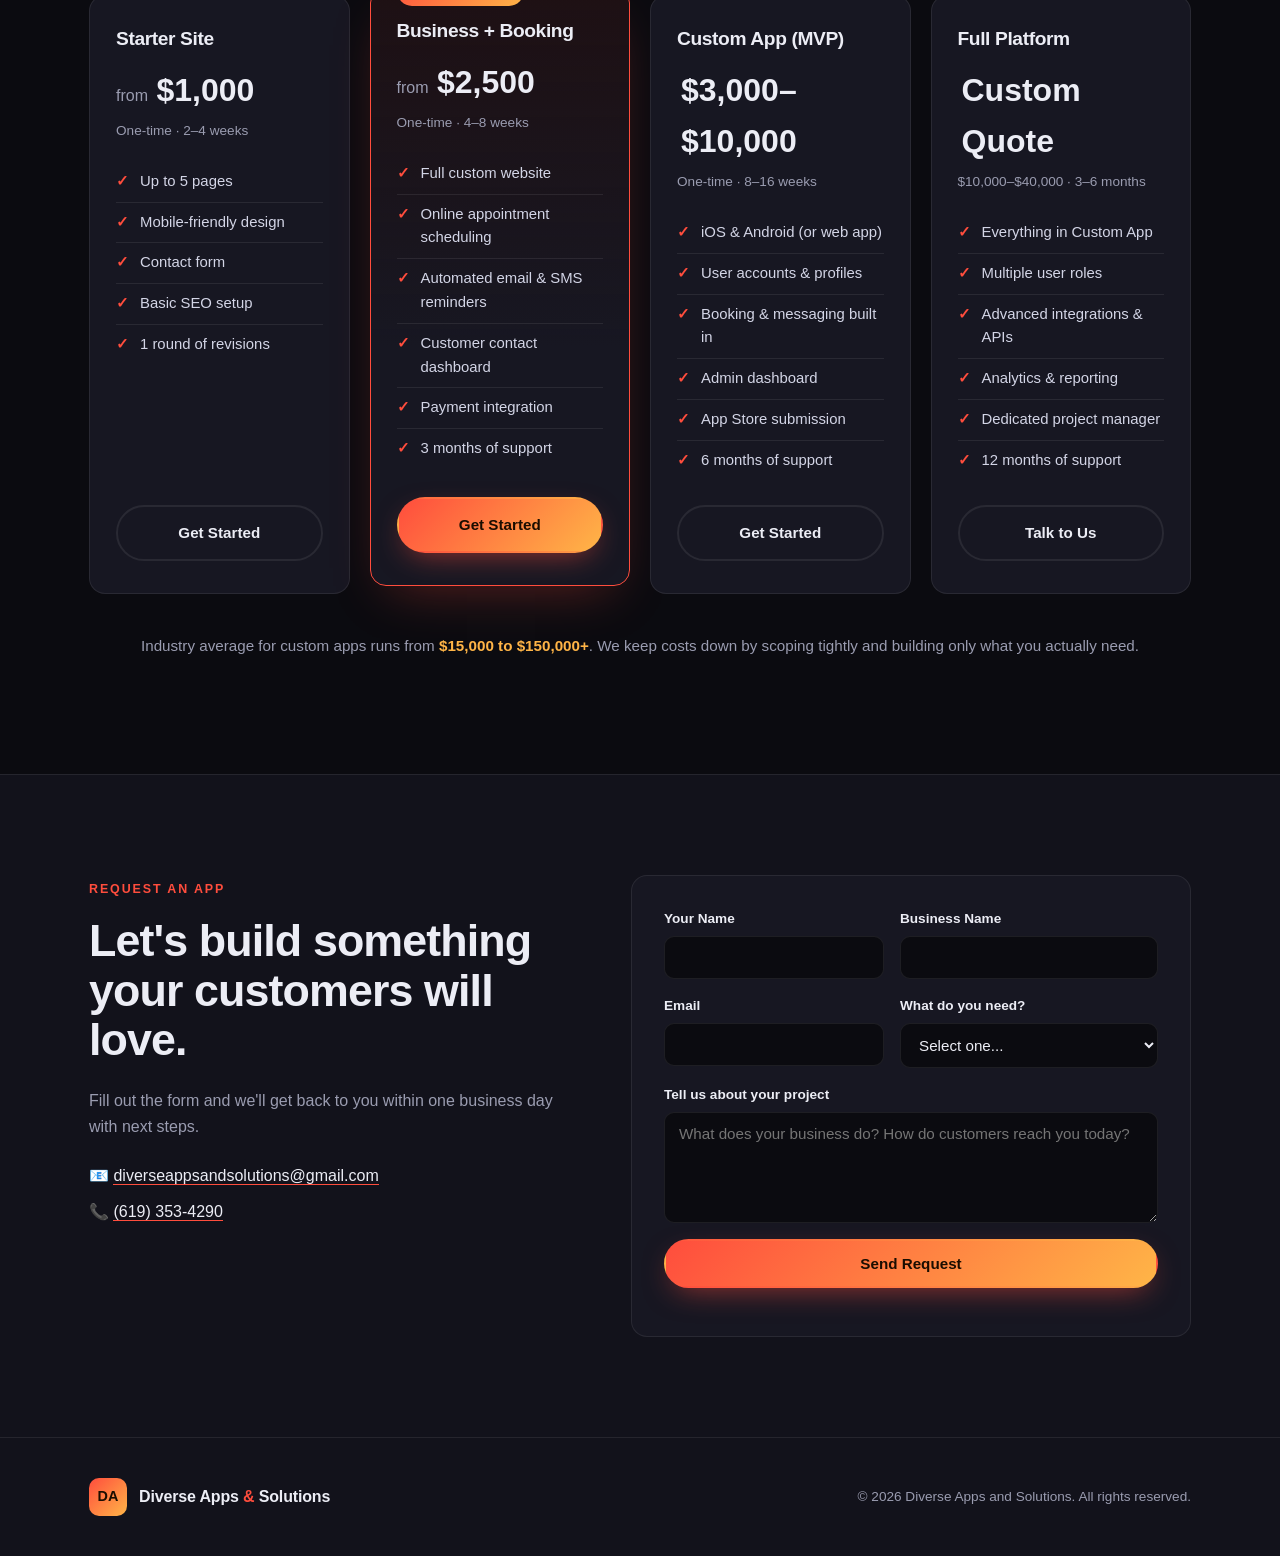
==== commit 24257829: "Update pricing tiers" ====
--- a/index.html
+++ b/index.html
@@ -138,7 +138,7 @@
         <div class="price-grid">
           <article class="price-card">
             <h3>Starter Site</h3>
-            <p class="price-tag">from <strong>$2,500</strong></p>
+            <p class="price-tag">from <strong>$1,000</strong></p>
             <p class="price-sub">One-time &middot; 2–4 weeks</p>
             <ul class="price-list">
               <li>Up to 5 pages</li>
@@ -153,7 +153,7 @@
           <article class="price-card featured">
             <span class="badge">Most Popular</span>
             <h3>Business + Booking</h3>
-            <p class="price-tag">from <strong>$6,000</strong></p>
+            <p class="price-tag">from <strong>$2,500</strong></p>
             <p class="price-sub">One-time &middot; 4–8 weeks</p>
             <ul class="price-list">
               <li>Full custom website</li>
@@ -168,7 +168,7 @@
 
           <article class="price-card">
             <h3>Custom App (MVP)</h3>
-            <p class="price-tag">from <strong>$15,000</strong></p>
+            <p class="price-tag"><strong>$3,000–$10,000</strong></p>
             <p class="price-sub">One-time &middot; 8–16 weeks</p>
             <ul class="price-list">
               <li>iOS &amp; Android (or web app)</li>
@@ -184,7 +184,7 @@
           <article class="price-card">
             <h3>Full Platform</h3>
             <p class="price-tag"><strong>Custom Quote</strong></p>
-            <p class="price-sub">$40,000+ &middot; 3–6 months</p>
+            <p class="price-sub">$10,000–$40,000 &middot; 3–6 months</p>
             <ul class="price-list">
               <li>Everything in Custom App</li>
               <li>Multiple user roles</li>
@@ -197,7 +197,7 @@
           </article>
         </div>
 
-        <p class="pricing-note">Industry average for a custom business app ranges from <strong>$15,000 to $150,000+</strong> depending on complexity. We keep costs down by scoping tightly and building only what you actually need.</p>
+        <p class="pricing-note">Industry average for custom apps runs from <strong>$15,000 to $150,000+</strong>. We keep costs down by scoping tightly and building only what you actually need.</p>
       </div>
     </section>
 
